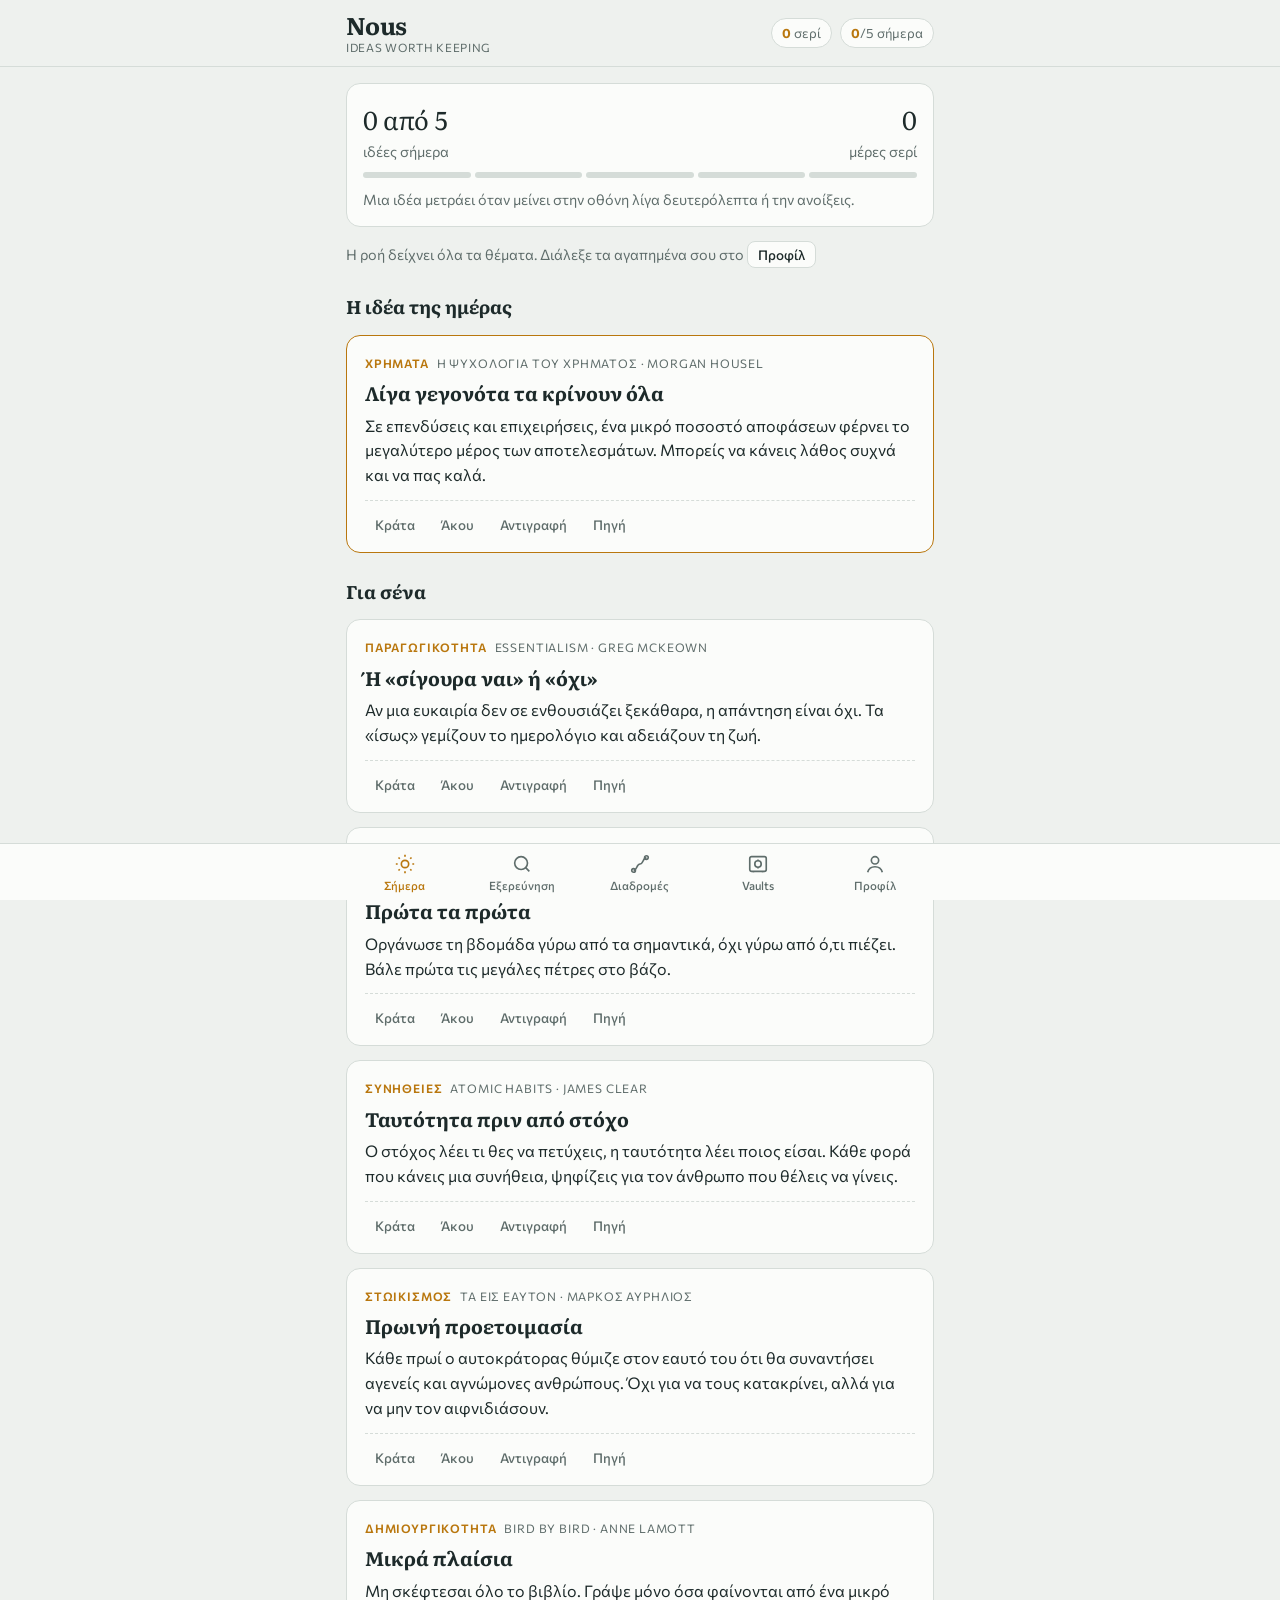
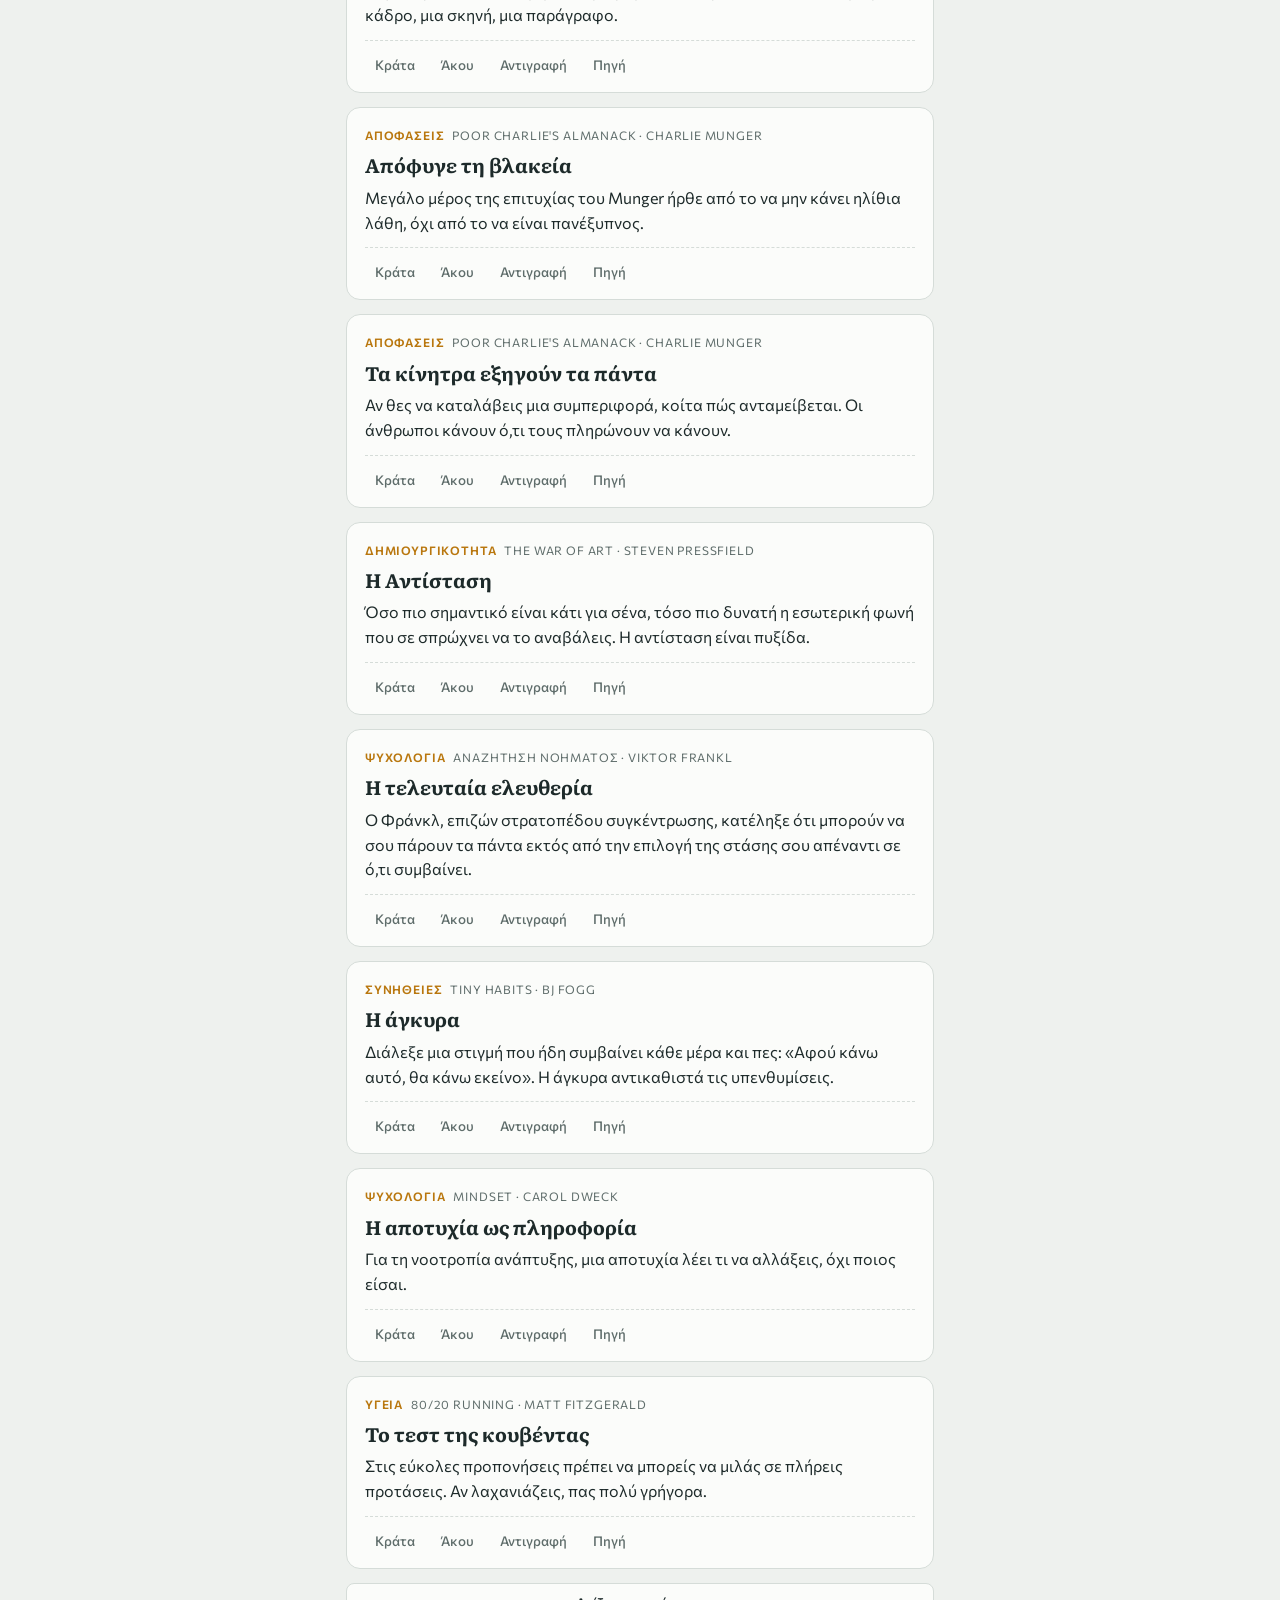
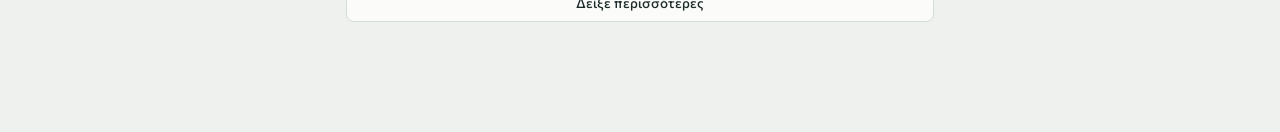
==== index.html @ 0de89c20 "Nous: πρώτη έκδοση (PWA με 233 κάρτες) Co-Authored-By: Claude Opus 5.5 <noreply@anthropic.com>" ====
<!doctype html>
<html lang="el">
<head>
<meta charset="utf-8">
<meta name="viewport" content="width=device-width,initial-scale=1,viewport-fit=cover">
<title>Nous</title>
<meta name="description" content="Nous — Ideas worth keeping. Κάρτες με ιδέες από βιβλία, στα ελληνικά.">
<meta name="theme-color" content="#eef1ee" media="(prefers-color-scheme: light)">
<meta name="theme-color" content="#121817" media="(prefers-color-scheme: dark)">
<link rel="manifest" href="manifest.webmanifest">
<link rel="icon" href="icons/favicon-48.png" type="image/png">
<link rel="apple-touch-icon" href="icons/apple-touch-icon.png">
<meta name="apple-mobile-web-app-capable" content="yes">
<meta name="apple-mobile-web-app-title" content="Nous">
<link rel="preconnect" href="https://fonts.googleapis.com">
<link rel="preconnect" href="https://fonts.gstatic.com" crossorigin>
<link rel="stylesheet" href="https://fonts.googleapis.com/css2?family=Literata:opsz,wght@7..72,500;7..72,700&family=Commissioner:wght@400;500;600&display=swap">
<link rel="stylesheet" href="css/app.css">
</head>
<body>
<header class="top"><div class="wrap">
  <div class="brand"><h1>Nous</h1><small>Ideas worth keeping</small></div>
  <div class="hstat" id="hstat"></div>
</div></header>
<main><div class="wrap" id="view"><p class="loading">Φόρτωση ιδεών…</p></div></main>
<nav class="tabs" aria-label="Κύριο μενού"><div class="wrap" id="tabs"></div></nav>

<div class="reader" id="reader" hidden>
  <div class="rtop"><div class="wrap"><button class="btn" data-act="rclose">Κλείσιμο</button><span id="rpos"></span></div></div>
  <div class="rbody" id="rbody"></div>
  <div class="rbar"><div class="wrap">
    <button class="btn" data-act="rprev" aria-label="Προηγούμενη">←</button>
    <button class="btn" data-act="rsave" id="rsave">Κράτα</button>
    <button class="btn" data-act="rlisten" id="rlisten">Άκου</button>
    <button class="btn" data-act="rauto" id="rauto" aria-pressed="false">Συνεχής</button>
    <button class="btn primary" data-act="rnext" aria-label="Επόμενη">→</button>
  </div></div>
</div>
<div class="scrim" id="scrim" hidden><div class="sheet" role="dialog" aria-modal="true" id="sheet"></div></div>
<div class="toast" id="toast" hidden></div>

<script src="js/store.js"></script>
<script src="js/app.js"></script>
</body>
</html>
---- css/app.css ----
/* Nous — phone-first reader. Sticky header, one scrolling column of idea cards, fixed bottom tab bar, full-screen reader overlay */
*,*::before,*::after{box-sizing:border-box}
html{scroll-padding-top:env(safe-area-inset-top,0px)}
body{margin:0;padding:0;padding-top:env(safe-area-inset-top,0px)}
img{max-width:100%}
[hidden]{display:none!important}
:root{color-scheme:light;
  --bg:#eef1ee; --surface:#fbfcfa; --ink:#1d2a2a; --muted:#5f6d6b; --line:#d5dcd8;
  --accent:#b9770e; --accent-ink:#ffffff; --chip:#e2e8e4; --good:#2f7d55;
  --display:"Literata",Georgia,serif; --body:"Commissioner",system-ui,sans-serif;
}
@media (prefers-color-scheme:dark){:root:not([data-theme="light"]){
  --bg:#121817; --surface:#1a2220; --ink:#e6ece9; --muted:#9aa8a4; --line:#2c3735;
  --accent:#e0a33c; --accent-ink:#1a1206; --chip:#232d2b; --good:#5cbf8a; color-scheme:dark}}
:root[data-theme="dark"]{
  --bg:#121817; --surface:#1a2220; --ink:#e6ece9; --muted:#9aa8a4; --line:#2c3735;
  --accent:#e0a33c; --accent-ink:#1a1206; --chip:#232d2b; --good:#5cbf8a; color-scheme:dark}
body{background:var(--bg);color:var(--ink);font-family:var(--body);font-size:16px;line-height:1.55}
body::before{content:"";position:fixed;inset:0 0 auto;height:env(safe-area-inset-top,0px);z-index:10;background:var(--bg)}
.wrap{max-width:620px;margin:0 auto;padding-left:max(16px,env(safe-area-inset-left,0px));padding-right:max(16px,env(safe-area-inset-right,0px))}
header.top{position:sticky;top:env(safe-area-inset-top,0px);z-index:5;background:var(--bg);border-bottom:1px solid var(--line)}
header.top .wrap{display:flex;align-items:center;justify-content:space-between;gap:12px;padding-block:12px}
h1{font-family:var(--display);font-size:1.5rem;margin:0;letter-spacing:-.01em}
.hstat{display:flex;gap:8px;font-size:.82rem;font-variant-numeric:tabular-nums}
.pill{border:1px solid var(--line);border-radius:999px;padding:4px 10px;background:var(--surface);color:var(--muted);white-space:nowrap}
.pill b{color:var(--accent)}
main .wrap{padding-block:16px 110px;display:flex;flex-direction:column;gap:14px}
h2.sec{font-family:var(--display);font-size:1.15rem;margin:10px 0 0}
.hint{color:var(--muted);font-size:.9rem;margin:0}
.chips{display:flex;gap:8px;overflow-x:auto;padding-bottom:2px;scrollbar-width:none}
.chips::-webkit-scrollbar{display:none}
.chips.wrapy{flex-wrap:wrap;overflow:visible}
.chip{flex:none;border:1px solid var(--line);background:var(--chip);color:var(--ink);border-radius:999px;padding:7px 13px;font:500 .86rem var(--body);cursor:pointer}
.chip[aria-pressed="true"]{background:var(--ink);color:var(--bg);border-color:var(--ink)}
.panel{background:var(--surface);border:1px solid var(--line);border-radius:14px;padding:16px}
.goal{display:flex;flex-direction:column;gap:10px}
.goal .row{display:flex;justify-content:space-between;align-items:baseline;gap:12px;font-variant-numeric:tabular-nums}
.goal .big{font-family:var(--display);font-size:1.6rem}
.segs{display:flex;gap:4px}
.segs i{flex:1;height:6px;border-radius:3px;background:var(--line)}
.segs i.on{background:var(--accent)}
.idea{background:var(--surface);border:1px solid var(--line);border-radius:14px;padding:18px 18px 12px;display:flex;flex-direction:column;gap:8px}
.idea.featured{border-color:var(--accent)}
.idea .src{display:flex;gap:8px;flex-wrap:wrap;font-size:.74rem;text-transform:uppercase;letter-spacing:.07em;color:var(--muted)}
.idea .src .tp{color:var(--accent);font-weight:600}
.idea h3{font-family:var(--display);font-size:1.22rem;line-height:1.3;margin:0;text-wrap:balance;cursor:pointer}
.idea p{margin:0;cursor:pointer}
.acts{display:flex;gap:6px;flex-wrap:wrap;align-items:center;border-top:1px dashed var(--line);padding-top:8px;margin-top:4px}
.acts button,.btn{border:1px solid transparent;background:none;color:var(--muted);font:500 .84rem var(--body);padding:6px 9px;border-radius:8px;cursor:pointer}
.acts button:hover{background:var(--chip);color:var(--ink)}
.acts button[aria-pressed="true"]{color:var(--accent)}
.chk{margin-left:auto;font-size:.78rem;color:var(--good)}
.btn{border-color:var(--line);background:var(--surface);color:var(--ink);padding:10px 14px}
.btn.primary{background:var(--accent);border-color:var(--accent);color:var(--accent-ink)}
.btn.danger{color:#b3402f}
button:focus-visible,input:focus-visible,textarea:focus-visible{outline:2px solid var(--accent);outline-offset:2px}
.list{display:grid;grid-template-columns:repeat(auto-fill,minmax(250px,1fr));gap:10px}
.row-item{background:var(--surface);border:1px solid var(--line);border-radius:12px;padding:14px;display:flex;flex-direction:column;gap:6px;cursor:pointer;text-align:left;font:inherit;color:inherit}
.row-item .t{font-family:var(--display);font-weight:700;font-size:1.02rem;line-height:1.3}
.row-item .m{font-size:.82rem;color:var(--muted);display:flex;justify-content:space-between;gap:8px;font-variant-numeric:tabular-nums}
.bar{height:4px;background:var(--line);border-radius:2px;overflow:hidden}
.bar i{display:block;height:100%;background:var(--accent)}
.back{align-self:flex-start}
input[type=search],input[type=text],textarea{width:100%;box-sizing:border-box;border:1px solid var(--line);background:var(--surface);color:var(--ink);border-radius:10px;padding:11px 12px;font:inherit}
textarea{min-height:110px;resize:vertical}
.stats{display:grid;grid-template-columns:repeat(3,1fr);gap:8px}
.stat{background:var(--surface);border:1px solid var(--line);border-radius:12px;padding:12px;text-align:center}
.stat b{display:block;font-family:var(--display);font-size:1.5rem;font-variant-numeric:tabular-nums}
.stat span{font-size:.75rem;color:var(--muted)}
.hist{display:flex;align-items:flex-end;gap:4px;height:90px;position:relative;padding-top:6px}
.hist div{flex:1;background:var(--line);border-radius:3px 3px 0 0;min-height:3px}
.hist div.met{background:var(--accent)}
.hist-l{display:flex;justify-content:space-between;font-size:.72rem;color:var(--muted)}
nav.tabs{position:fixed;left:0;right:0;bottom:0;z-index:6;background:var(--surface);border-top:1px solid var(--line);padding-bottom:env(safe-area-inset-bottom,0px)}
nav.tabs .wrap{display:grid;grid-template-columns:repeat(5,1fr)}
nav.tabs button{background:none;border:0;color:var(--muted);font:500 .72rem var(--body);padding:9px 2px 8px;display:flex;flex-direction:column;align-items:center;gap:3px;cursor:pointer}
nav.tabs button svg{width:22px;height:22px;stroke:currentColor;fill:none;stroke-width:1.8}
nav.tabs button[aria-current="page"]{color:var(--accent)}
.reader{position:fixed;inset:0;z-index:20;background:var(--bg);display:flex;flex-direction:column;padding-top:env(safe-area-inset-top,0px);padding-bottom:env(safe-area-inset-bottom,0px)}
.reader .wrap{width:100%;box-sizing:border-box}
.rtop .wrap{display:flex;justify-content:space-between;align-items:center;padding-block:10px;font-size:.85rem;color:var(--muted);font-variant-numeric:tabular-nums}
.rbody{flex:1;overflow-y:auto;touch-action:pan-y}
.rbody .wrap{padding-block:20px;display:flex;flex-direction:column;gap:16px;min-height:100%;box-sizing:border-box;justify-content:center}
.rbody .src{font-size:.78rem;text-transform:uppercase;letter-spacing:.08em;color:var(--accent);font-weight:600}
.rbody h2{font-family:var(--display);font-size:1.75rem;line-height:1.22;margin:0;text-wrap:balance}
.rbody p{font-size:1.08rem;margin:0;max-width:60ch}
.rbody .au{color:var(--muted);font-style:italic;font-size:.92rem}
.rbar .wrap{display:grid;grid-template-columns:auto 1fr 1fr 1fr auto;gap:6px;padding-block:10px}
.scrim{position:fixed;inset:0;z-index:30;background:rgba(10,15,14,.45);display:flex;align-items:flex-end;justify-content:center}
.sheet{background:var(--surface);color:var(--ink);width:100%;max-width:620px;border-radius:16px 16px 0 0;box-sizing:border-box;padding:18px max(16px,env(safe-area-inset-right,0px)) calc(18px + env(safe-area-inset-bottom,0px)) max(16px,env(safe-area-inset-left,0px));display:flex;flex-direction:column;gap:12px;max-height:85%;overflow-y:auto}
.sheet h3{font-family:var(--display);margin:0;font-size:1.2rem}
.stash-opt{display:flex;justify-content:space-between;align-items:center;border:1px solid var(--line);border-radius:10px;padding:11px 12px;background:none;color:var(--ink);font:inherit;cursor:pointer;text-align:left}
.stash-opt[aria-pressed="true"]{border-color:var(--accent);color:var(--accent)}
.inline{display:flex;gap:8px}
.inline input{flex:1;min-width:0}
.toast{position:fixed;left:50%;transform:translateX(-50%);bottom:calc(80px + env(safe-area-inset-bottom,0px));z-index:40;background:var(--ink);color:var(--bg);padding:10px 16px;border-radius:999px;font-size:.88rem;max-width:calc(100% - 32px);text-align:center}
.empty{color:var(--muted);text-align:center;padding:24px 8px}
.field label{display:block;font-size:.8rem;color:var(--muted);margin-bottom:4px}
@media (prefers-reduced-motion:no-preference){.idea{transition:border-color .2s}}
.brand{display:flex;flex-direction:column;line-height:1.1}
.brand small{font-size:.72rem;color:var(--muted);letter-spacing:.06em;text-transform:uppercase;margin-top:3px}
.loading{color:var(--muted);text-align:center;padding:48px 8px}
.install{display:flex;gap:12px;align-items:center;justify-content:space-between;border-color:var(--accent)}
.install p{margin:0}
.time-row{display:flex;gap:10px;align-items:center;flex-wrap:wrap}
input[type=time]{border:1px solid var(--line);background:var(--surface);color:var(--ink);border-radius:10px;padding:9px 10px;font:inherit}
.switch{display:flex;align-items:center;gap:10px;cursor:pointer;font-weight:500}
.switch input{width:20px;height:20px;accent-color:var(--accent)}
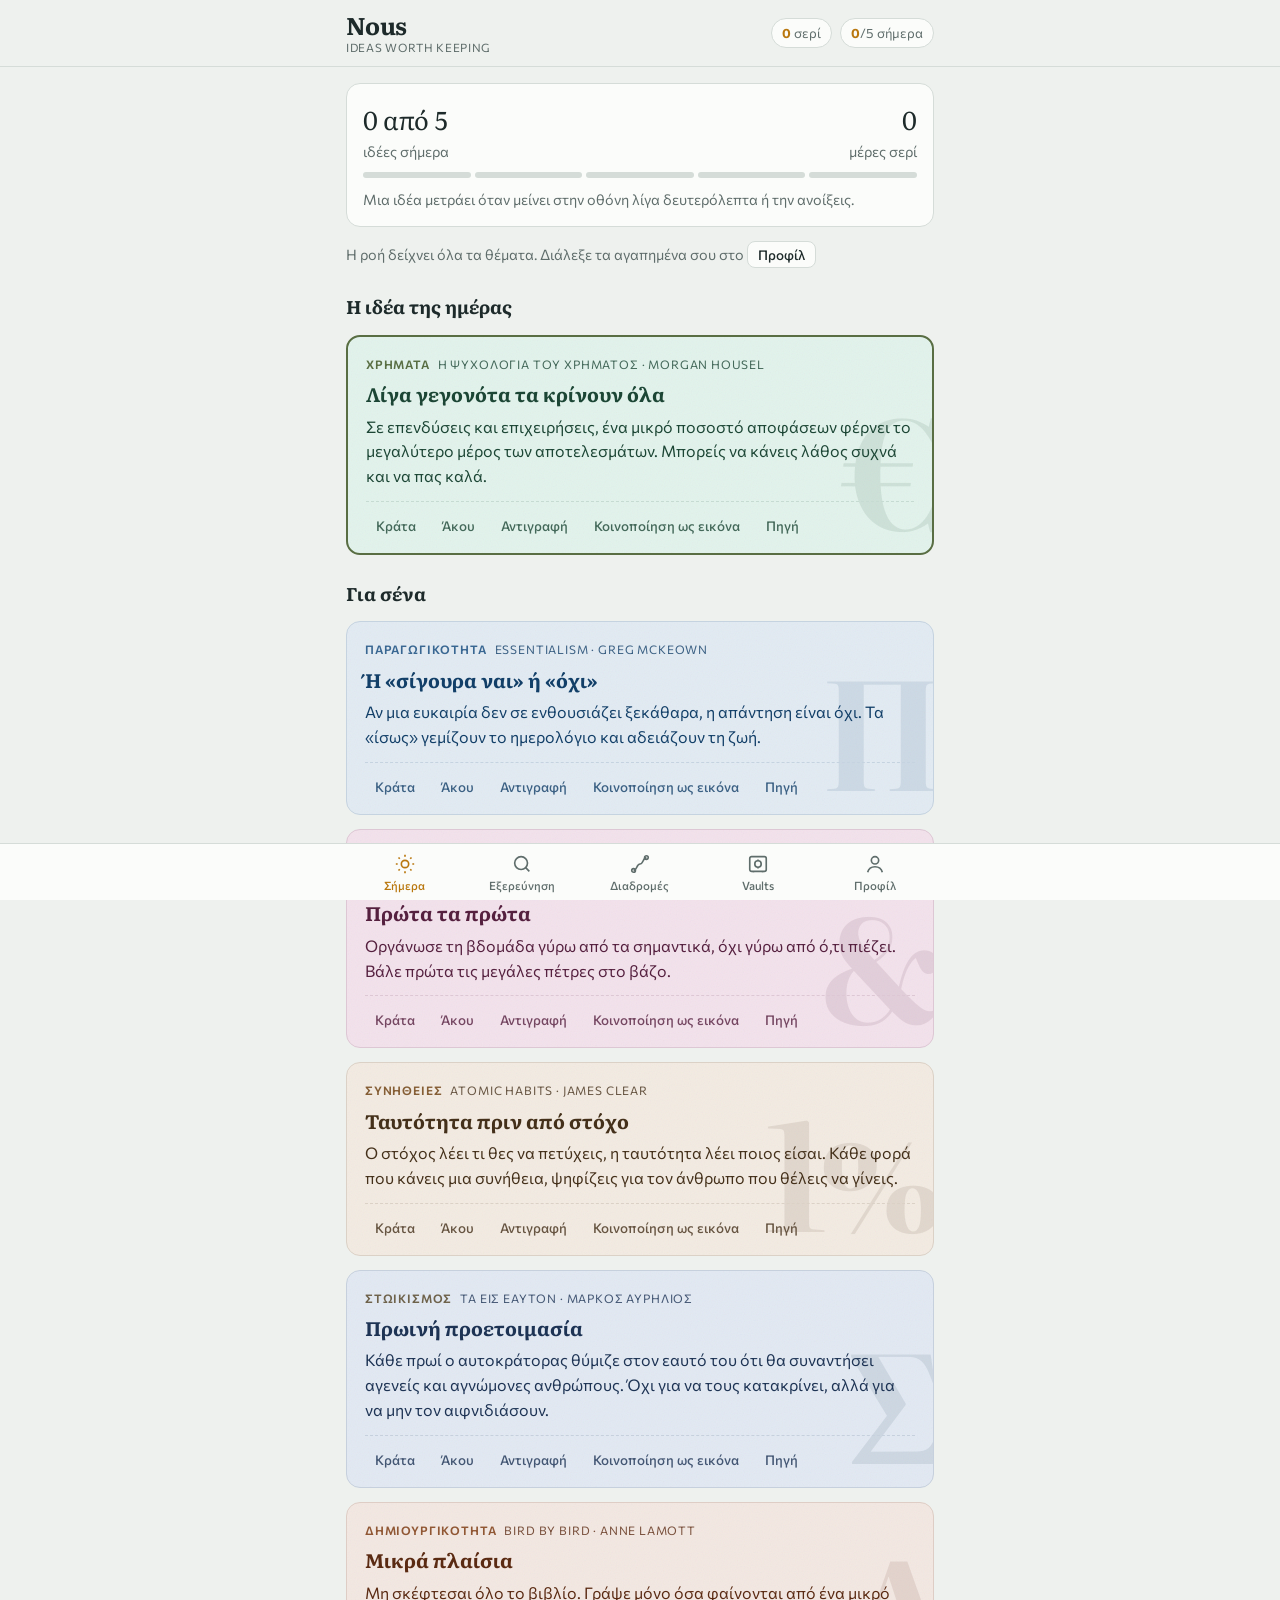
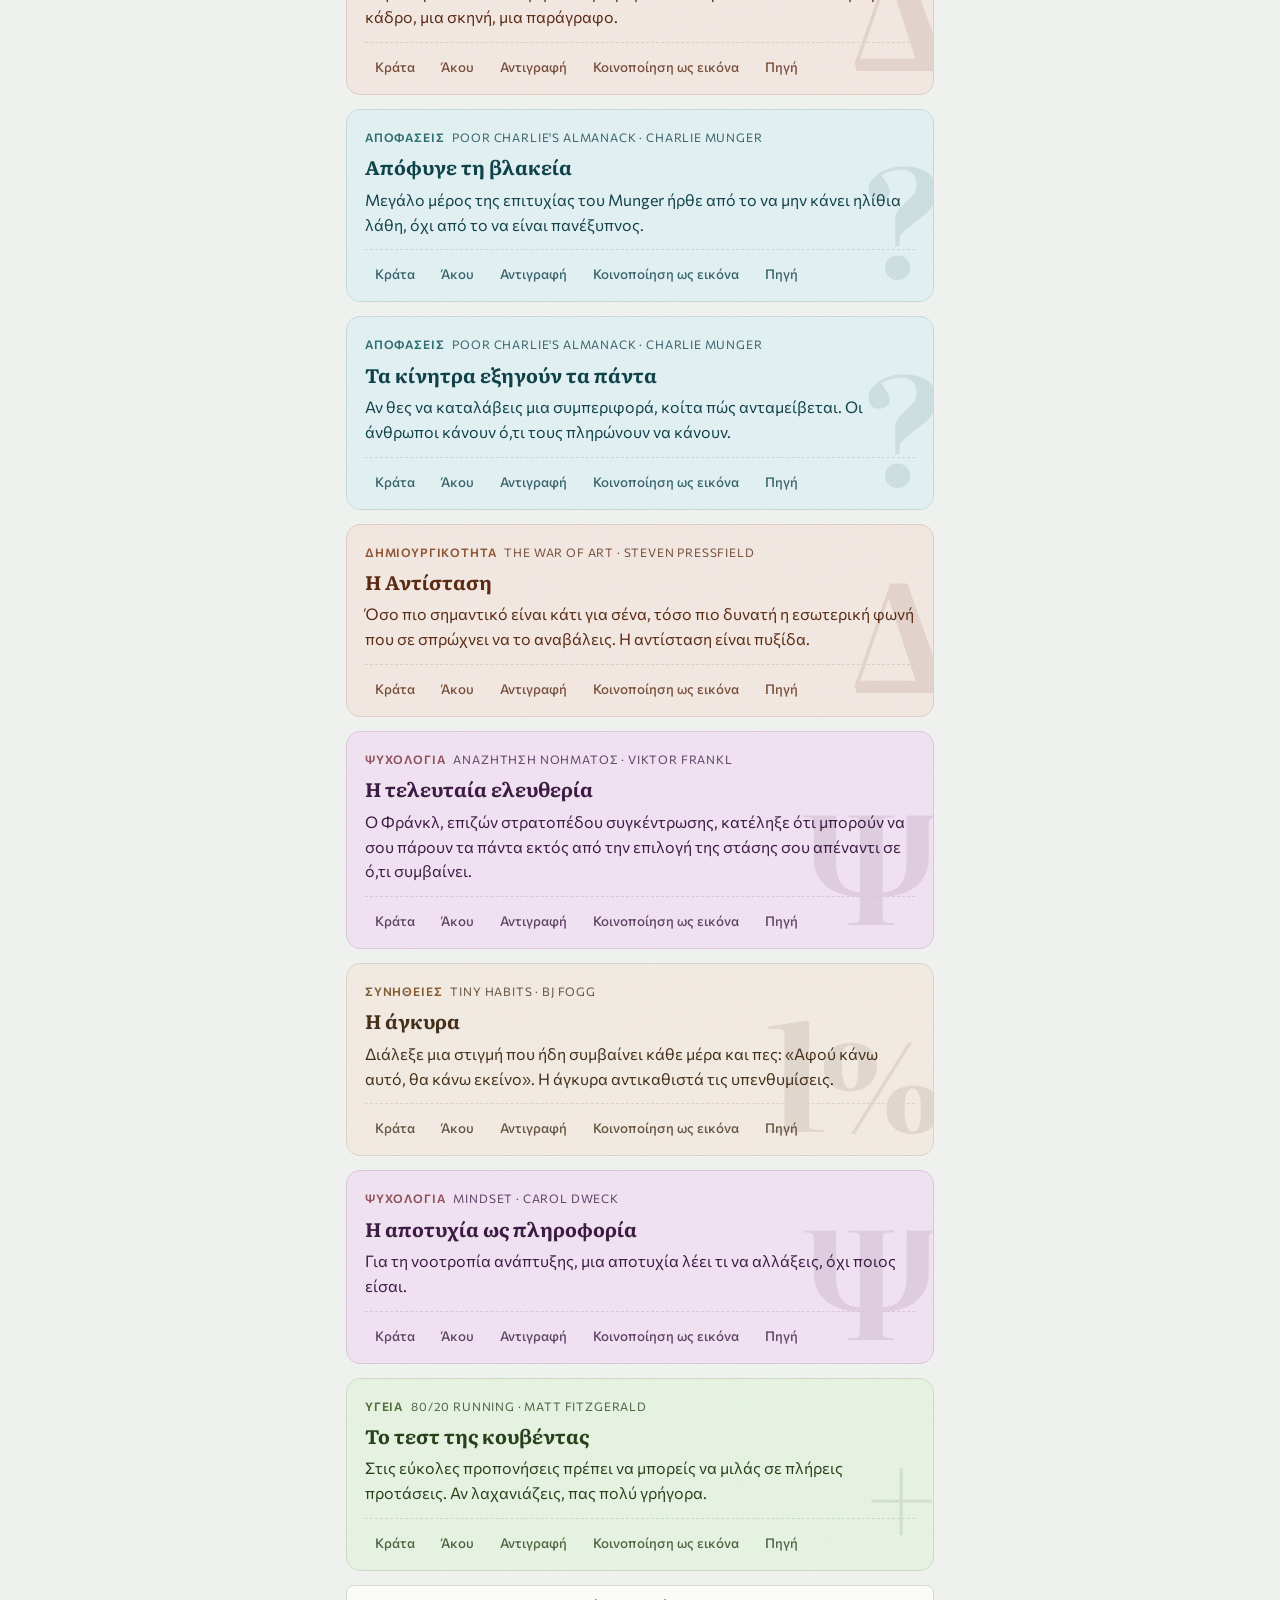
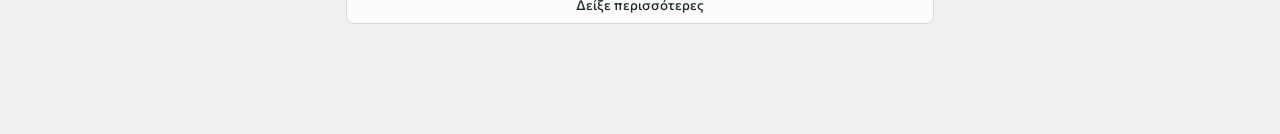
==== commit 1b5de623: "Χρώματα ανά θέμα, κοινοποίηση ως εικόνα και γεννήτρια Instagram - js/themes.js: χρώματα για τα 13 θέ" ====
--- a/index.html
+++ b/index.html
@@ -26,7 +26,7 @@
 <nav class="tabs" aria-label="Κύριο μενού"><div class="wrap" id="tabs"></div></nav>
 
 <div class="reader" id="reader" hidden>
-  <div class="rtop"><div class="wrap"><button class="btn" data-act="rclose">Κλείσιμο</button><span id="rpos"></span></div></div>
+  <div class="rtop"><div class="wrap"><button class="btn" data-act="rclose">Κλείσιμο</button><span id="rpos"></span><button class="btn" data-act="rshare">Κοινοποίηση ως εικόνα</button></div></div>
   <div class="rbody" id="rbody"></div>
   <div class="rbar"><div class="wrap">
     <button class="btn" data-act="rprev" aria-label="Προηγούμενη">←</button>
@@ -40,6 +40,8 @@
 <div class="toast" id="toast" hidden></div>
 
 <script src="js/store.js"></script>
+<script src="js/themes.js"></script>
+<script src="js/story.js"></script>
 <script src="js/app.js"></script>
 </body>
 </html>
--- a/css/app.css
+++ b/css/app.css
@@ -106,3 +106,26 @@
 input[type=time]{border:1px solid var(--line);background:var(--surface);color:var(--ink);border-radius:10px;padding:9px 10px;font:inherit}
 .switch{display:flex;align-items:center;gap:10px;cursor:pointer;font-weight:500}
 .switch input{width:20px;height:20px;accent-color:var(--accent)}
+
+/* Topic colours (tools/ig-template.html style): --tbg/--tfg/--tac/--tmu/--tln come from the .t-<topic> classes built from js/themes.js */
+.idea[class*=" t-"]{position:relative;overflow:hidden;background:var(--tbg);color:var(--tfg);border-color:var(--tln)}
+.idea[class*=" t-"]::after{content:"";position:absolute;inset:0;pointer-events:none;opacity:.07;
+  background-image:url("data:image/svg+xml;utf8,<svg xmlns='http://www.w3.org/2000/svg' width='300' height='300'><filter id='n'><feTurbulence type='fractalNoise' baseFrequency='.85' numOctaves='3' stitchTiles='stitch'/></filter><rect width='100%' height='100%' filter='url(%23n)'/></svg>")}
+.idea[class*=" t-"] > :not(.glyph){position:relative;z-index:1}
+.idea[class*=" t-"] .src{color:var(--tmu)}
+.idea[class*=" t-"] .src .tp{color:var(--tac)}
+.idea[class*=" t-"] .acts{border-top-color:var(--tln)}
+.idea[class*=" t-"] .acts button{color:var(--tmu)}
+.idea[class*=" t-"] .acts button:hover{background:var(--tln);color:var(--tfg)}
+.idea[class*=" t-"] .acts button[aria-pressed="true"],.idea[class*=" t-"] .chk{color:var(--tac)}
+.idea[class*=" t-"].featured{border:2px solid var(--tac)}
+.idea[class*=" t-"] :focus-visible{outline-color:var(--tac)}
+.idea .glyph{position:absolute;right:-6px;bottom:28px;font:700 150px/.8 var(--display);letter-spacing:-.04em;color:var(--tln);opacity:.75;pointer-events:none;user-select:none}
+
+.reader.themed{--bg:var(--tbg);--ink:var(--tfg);--muted:var(--tmu);--line:var(--tln);--surface:var(--tbg);--accent:var(--tac);--accent-ink:var(--tbg);--chip:var(--tln);color:var(--ink)}
+.reader.themed .rbody .au{color:var(--muted)}
+.rbody{overflow-x:hidden}
+.rbody .wrap{position:relative}
+.rbig{position:absolute;right:-10px;bottom:10px;font:700 clamp(160px,42vw,300px)/.8 var(--display);letter-spacing:-.04em;color:var(--tln,var(--line));pointer-events:none;user-select:none;z-index:0}
+.rbody .wrap > :not(.rbig){position:relative;z-index:1}
+.rtop .wrap{gap:8px}
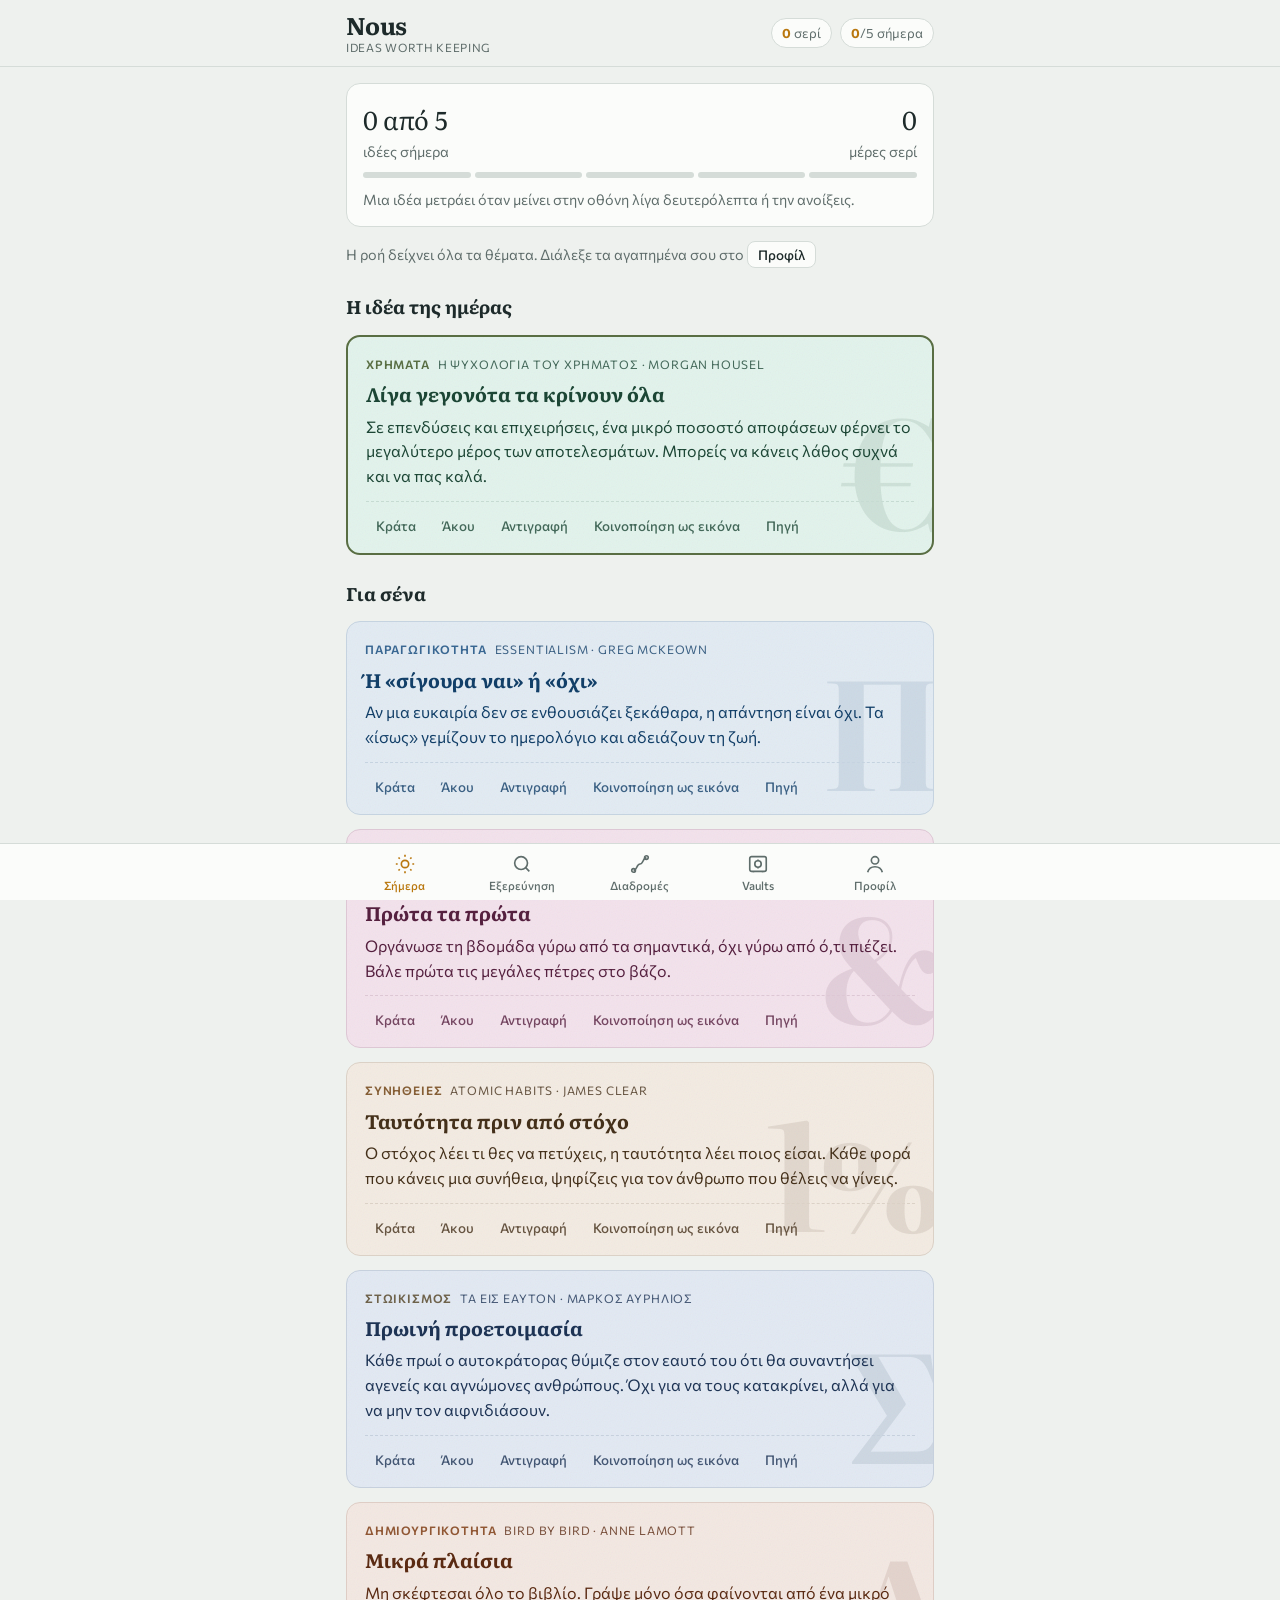
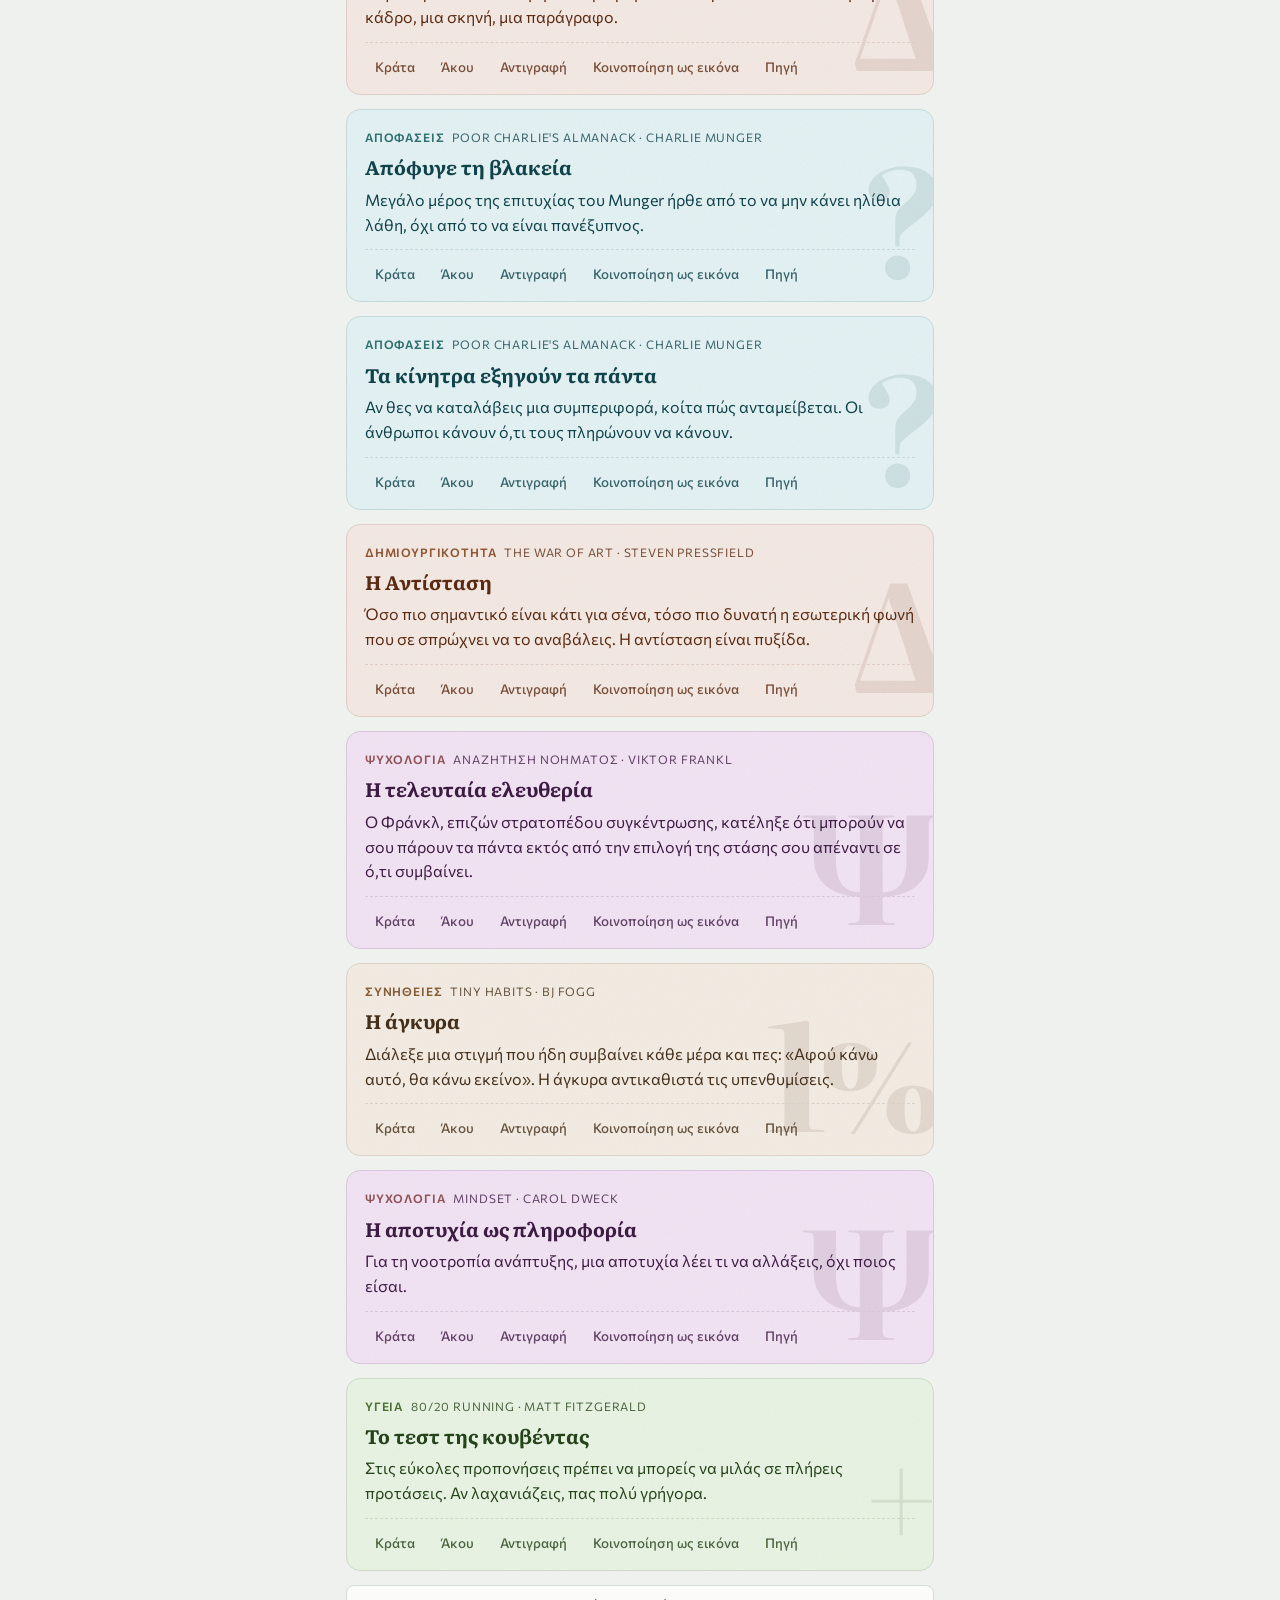
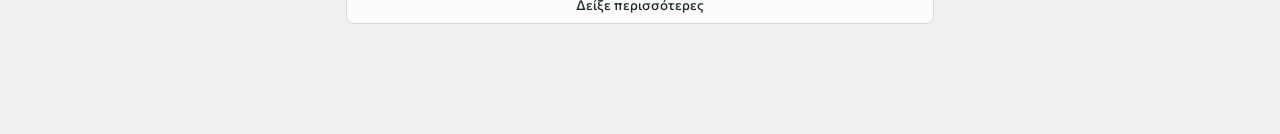
==== commit a5e4dcad: "Τοπικές γραμματοσειρές και ελάχιστο μέγεθος κειμένου 36px - fonts/: Literata και Commissioner (woff2" ====
--- a/index.html
+++ b/index.html
@@ -12,9 +12,9 @@
 <link rel="apple-touch-icon" href="icons/apple-touch-icon.png">
 <meta name="apple-mobile-web-app-capable" content="yes">
 <meta name="apple-mobile-web-app-title" content="Nous">
-<link rel="preconnect" href="https://fonts.googleapis.com">
-<link rel="preconnect" href="https://fonts.gstatic.com" crossorigin>
-<link rel="stylesheet" href="https://fonts.googleapis.com/css2?family=Literata:opsz,wght@7..72,500;7..72,700&family=Commissioner:wght@400;500;600&display=swap">
+<link rel="preload" href="fonts/literata-greek.woff2" as="font" type="font/woff2" crossorigin>
+<link rel="preload" href="fonts/commissioner-greek.woff2" as="font" type="font/woff2" crossorigin>
+<link rel="stylesheet" href="fonts/fonts.css">
 <link rel="stylesheet" href="css/app.css">
 </head>
 <body>
--- a/fonts/fonts.css
+++ b/fonts/fonts.css
@@ -0,0 +1,6 @@
+/* Literata and Commissioner (SIL Open Font License 1.1, see OFL-*.txt), variable weight 400–700,
+   Greek and Latin subsets from Google Fonts. Used by the app, the story image and tools/make-posts.js. */
+@font-face{font-family:"Literata";font-style:normal;font-weight:400 700;font-display:swap;src:url("literata-greek.woff2") format("woff2");unicode-range:U+0370-0377, U+037A-037F, U+0384-038A, U+038C, U+038E-03A1, U+03A3-03FF}
+@font-face{font-family:"Literata";font-style:normal;font-weight:400 700;font-display:swap;src:url("literata-latin.woff2") format("woff2");unicode-range:U+0000-00FF, U+0131, U+0152-0153, U+02BB-02BC, U+02C6, U+02DA, U+02DC, U+0304, U+0308, U+0329, U+2000-206F, U+20AC, U+2122, U+2191, U+2193, U+2212, U+2215, U+FEFF, U+FFFD}
+@font-face{font-family:"Commissioner";font-style:normal;font-weight:400 700;font-display:swap;src:url("commissioner-greek.woff2") format("woff2");unicode-range:U+0370-0377, U+037A-037F, U+0384-038A, U+038C, U+038E-03A1, U+03A3-03FF}
+@font-face{font-family:"Commissioner";font-style:normal;font-weight:400 700;font-display:swap;src:url("commissioner-latin.woff2") format("woff2");unicode-range:U+0000-00FF, U+0131, U+0152-0153, U+02BB-02BC, U+02C6, U+02DA, U+02DC, U+0304, U+0308, U+0329, U+2000-206F, U+20AC, U+2122, U+2191, U+2193, U+2212, U+2215, U+FEFF, U+FFFD}
